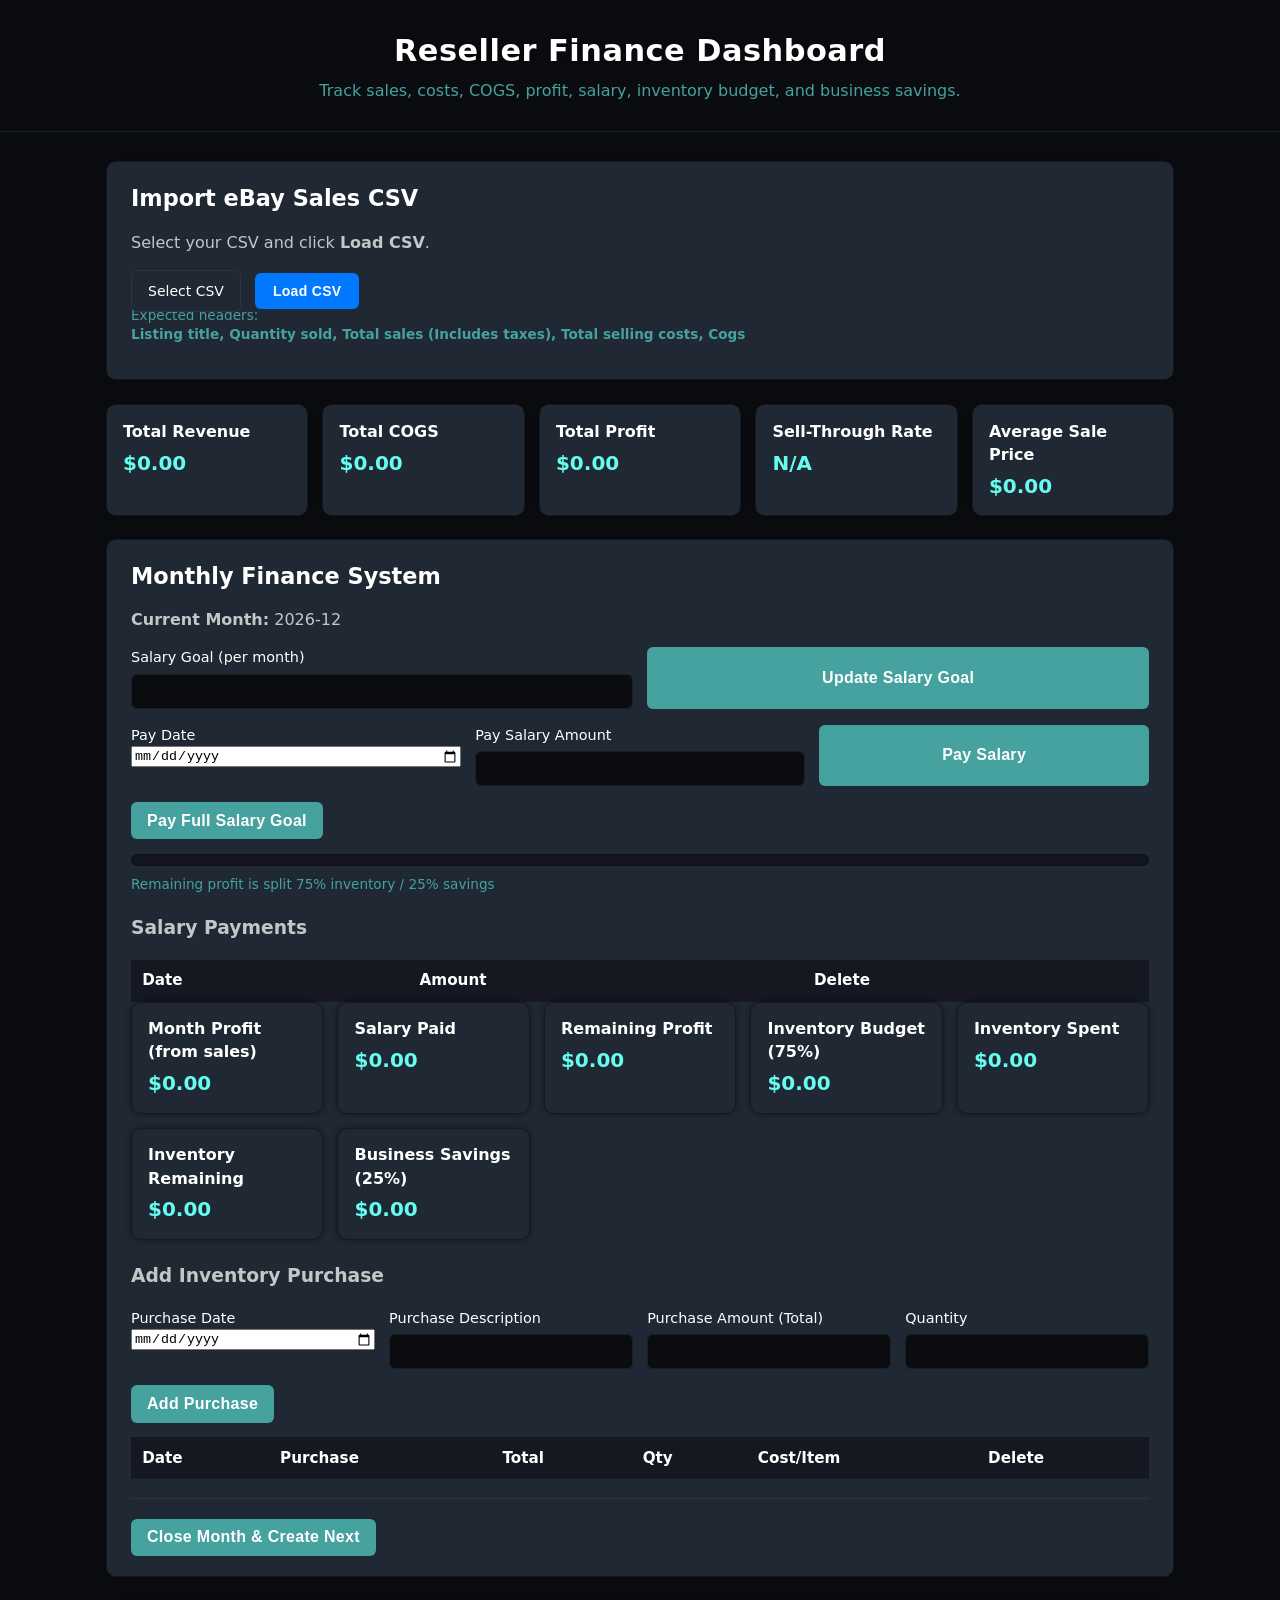
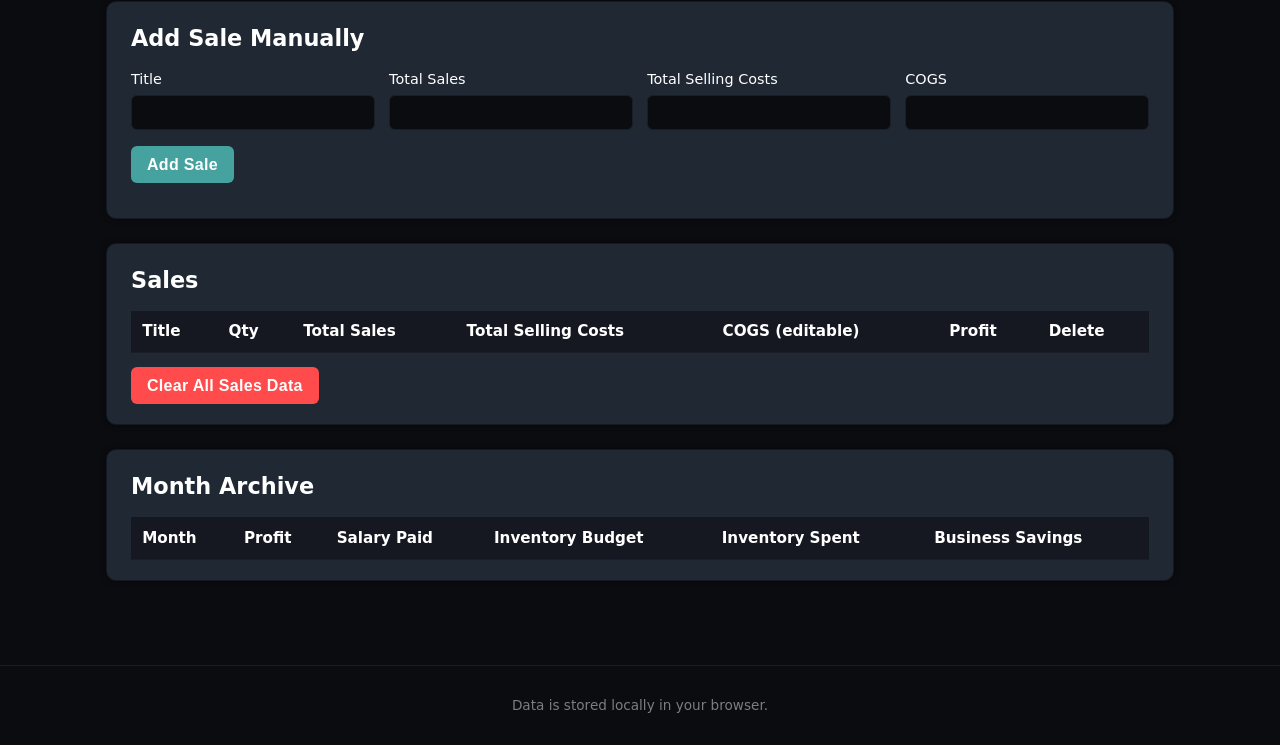
==== index.html @ 98cbbd1e "Update index.html" ====
<!DOCTYPE html>
<html lang="en">
<head>
  <meta charset="UTF-8" />
  <title>Reseller Finance Dashboard</title>
  <meta name="viewport" content="width=device-width, initial-scale=1" />
  <link rel="stylesheet" href="styles.css" />
</head>

<body>
  <header class="app-header">
    <h1>Reseller Finance Dashboard</h1>
    <p>Track sales, costs, COGS, profit, salary, inventory budget, and business savings.</p>
  </header>

  <main class="app-main">

    <!-- CSV IMPORT -->
    <section class="card">
      <h2>Import eBay Sales CSV</h2>
      <p>Select your CSV and click <strong>Load CSV</strong>.</p>

      <div class="upload-row">
        <label class="file-picker">
          <span>Select CSV</span>
          <input type="file" id="csvFileInput" accept=".csv" />
        </label>

        <button id="loadCsvBtn" type="button" class="csv-btn">Load CSV</button>
      </div>

      <p class="hint">
        Expected headers:<br>
        <strong>Listing title, Quantity sold, Total sales (Includes taxes), Total selling costs, Cogs</strong>
      </p>

      <p id="uploadStatus" class="status"></p>
    </section>

    <!-- SUMMARY -->
    <section class="summary-grid">
      <div class="summary-card"><h3>Total Revenue</h3><p id="totalRevenue">$0.00</p></div>
      <div class="summary-card"><h3>Total COGS</h3><p id="totalCogs">$0.00</p></div>
      <div class="summary-card"><h3>Total Profit</h3><p id="totalProfit">$0.00</p></div>
      <div class="summary-card"><h3>Sell-Through Rate</h3><p id="sellThroughRate">N/A</p></div>
      <div class="summary-card"><h3>Average Sale Price</h3><p id="avgSalePrice">$0.00</p></div>
    </section>

    <!-- MONTHLY SYSTEM -->
    <section class="card">
      <h2>Monthly Finance System</h2>

      <div class="month-header">
        <p><strong>Current Month:</strong> <span id="currentMonthName"></span></p>
      </div>

      <!-- SALARY GOAL -->
      <div class="form-grid">
        <label>Salary Goal (per month)
          <input type="number" id="salaryGoalInput" step="0.01" />
        </label>
        <button id="updateSalaryGoalBtn" type="button">Update Salary Goal</button>
      </div>

      <!-- PAY SALARY -->
<div class="form-grid">
  <label>Pay Date
    <input type="date" id="salaryPayDate" />
  </label>

  <label>Pay Salary Amount
    <input type="number" id="salaryPayInput" step="0.01" />
  </label>

  <button id="paySalaryBtn" type="button">Pay Salary</button>
</div>


      <button id="payFullSalaryBtn" type="button">Pay Full Salary Goal</button>
      <p id="salaryStatus" class="status"></p>

      <!-- SALARY PROGRESS BAR -->
      <div class="progress-container">
        <div id="salaryProgressBar" class="progress-bar"></div>
      </div>

      <p class="hint">Remaining profit is split 75% inventory / 25% savings</p>

      <!-- SALARY PAYMENTS LOG -->
      <h3>Salary Payments</h3>
      <div class="table-wrapper">
        <table>
          <thead>
            <tr>
              <th>Date</th>
              <th>Amount</th>
              <th>Delete</th>
            </tr>
          </thead>
          <tbody id="salaryPaymentsBody"></tbody>
        </table>
      </div>

      <!-- MONTHLY NUMBERS -->
      <div class="summary-grid">
        <div class="summary-card">
          <h3>Month Profit (from sales)</h3>
          <p id="monthProfit">$0.00</p>
        </div>
        <div class="summary-card">
          <h3>Salary Paid</h3>
          <p id="salaryPaid">$0.00</p>
        </div>
        <div class="summary-card">
          <h3>Remaining Profit</h3>
          <p id="remainingProfit">$0.00</p>
        </div>
        <div class="summary-card">
          <h3>Inventory Budget (75%)</h3>
          <p id="inventoryBudget">$0.00</p>
        </div>
        <div class="summary-card">
          <h3>Inventory Spent</h3>
          <p id="inventorySpent">$0.00</p>
        </div>
        <div class="summary-card">
          <h3>Inventory Remaining</h3>
          <p id="inventoryRemaining">$0.00</p>
        </div>
        <div class="summary-card">
          <h3>Business Savings (25%)</h3>
          <p id="businessSavings">$0.00</p>
        </div>
      </div>

   <!-- PURCHASES -->
<h3>Add Inventory Purchase</h3>

<div class="form-grid">
  <label>Purchase Date
    <input type="date" id="purchaseDate" />
  </label>

  <label>Purchase Description
    <input type="text" id="purchaseDesc" />
  </label>

  <label>Purchase Amount (Total)
    <input type="number" id="purchaseAmount" step="0.01" />
  </label>

  <label>Quantity
    <input type="number" id="purchaseQty" step="1" min="1" />
  </label>
</div>

<button id="addPurchaseBtn" type="button">Add Purchase</button>
<p id="purchaseStatus" class="status"></p>

<div class="table-wrapper">
  <table>
    <thead>
      <tr>
        <th>Date</th>
        <th>Purchase</th>
        <th>Total</th>
        <th>Qty</th>
        <th>Cost/Item</th>
        <th>Delete</th>
      </tr>
    </thead>
    <tbody id="purchaseTableBody"></tbody>
  </table>
</div>

      <hr class="section-divider">

      <!-- CLOSE MONTH -->
      <div class="table-actions">
        <button id="closeMonthBtn" type="button">Close Month & Create Next</button>
        <p id="monthStatus" class="status"></p>
      </div>
    </section>

    <!-- MANUAL SALE ENTRY -->
    <section class="card">
      <h2>Add Sale Manually</h2>

      <div class="form-grid">
        <label>Title
          <input type="text" id="manualTitle" />
        </label>

        <label>Total Sales
          <input type="number" id="manualSale" step="0.01" />
        </label>

        <label>Total Selling Costs
          <input type="number" id="manualCosts" step="0.01" />
        </label>

        <label>COGS
          <input type="number" id="manualCogs" step="0.01" />
        </label>
      </div>

      <button id="addSaleBtn" type="button">Add Sale</button>
      <p id="manualStatus" class="status"></p>
    </section>

    <!-- SALES TABLE -->
    <section class="card">
      <h2>Sales</h2>

      <div class="table-wrapper">
        <table id="salesTable">
          <thead>
            <tr>
              <th>Title</th>
              <th>Qty</th>
              <th>Total Sales</th>
              <th>Total Selling Costs</th>
              <th>COGS (editable)</th>
              <th>Profit</th>
              <th>Delete</th>
            </tr>
          </thead>
          <tbody id="salesTableBody"></tbody>
        </table>
      </div>

      <div class="table-actions">
        <button id="clearDataBtn" class="danger" type="button">Clear All Sales Data</button>
        <p id="clearStatus" class="status"></p>
      </div>
    </section>

    <!-- MONTH ARCHIVE -->
    <section class="card" id="monthArchiveSection">
      <h2>Month Archive</h2>
      <div class="table-wrapper">
        <table>
          <thead>
            <tr>
              <th>Month</th>
              <th>Profit</th>
              <th>Salary Paid</th>
              <th>Inventory Budget</th>
              <th>Inventory Spent</th>
              <th>Business Savings</th>
            </tr>
          </thead>
          <tbody id="monthArchiveBody"></tbody>
        </table>
      </div>
    </section>

  </main>

  <footer class="app-footer">
    <p>Data is stored locally in your browser.</p>
  </footer>

  <script type="module" src="app.js"></script>
</body>
</html>
---- styles.css ----
:root {
  --bg: #0b0c10;
  --bg-card: #1f2833;
  --bg-card-strong: #162028;
  --accent: #66fcf1;
  --accent-soft: #45a29e;
  --text: #c5c6c7;
  --text-strong: #ffffff;
  --danger: #ff4b4b;
  --font-main: system-ui, -apple-system, BlinkMacSystemFont, "Segoe UI", sans-serif;

  --shadow-strong: 0 0 12px rgba(102, 252, 241, 0.15);
  --shadow-soft: 0 0 6px rgba(0, 0, 0, 0.4);
}

/* RESET */
*,
*::before,
*::after {
  box-sizing: border-box;
}

body {
  margin: 0;
  padding: 0;
  font-family: var(--font-main);
  background: var(--bg);
  color: var(--text);
  line-height: 1.45;
}

/* HEADER */
.app-header {
  padding: 1.8rem 1rem;
  border-bottom: 1px solid #1b1e24;
  background: #0b0c10;
  text-align: center;
}

.app-header h1 {
  margin: 0;
  color: var(--text-strong);
  font-size: 1.9rem;
  letter-spacing: 0.5px;
  text-shadow: var(--shadow-soft);
}

.app-header p {
  margin: 0.4rem 0 0;
  color: var(--accent-soft);
  font-size: 1rem;
}

/* MAIN LAYOUT */
.app-main {
  max-width: 1100px;
  margin: 1.8rem auto;
  padding: 0 1rem 2rem;
}

/* FOOTER */
.app-footer {
  padding: 1rem;
  text-align: center;
  font-size: 0.85rem;
  border-top: 1px solid #1b1e24;
  color: #7b7d80;
}

/* CARD */
.card {
  background: var(--bg-card);
  border-radius: 10px;
  padding: 1.25rem 1.5rem;
  margin-bottom: 1.5rem;
  box-shadow: var(--shadow-soft);
  border: 1px solid #151820;
  transition: background 0.2s ease, box-shadow 0.2s ease;
  position: relative;
  z-index: 1;
}

.card:hover {
  background: var(--bg-card-strong);
  box-shadow: var(--shadow-strong);
}

.card h2 {
  margin-top: 0;
  color: var(--text-strong);
  font-size: 1.4rem;
  margin-bottom: 0.6rem;
}

/* SUMMARY GRID */
.summary-grid {
  display: grid;
  grid-template-columns: repeat(auto-fit, minmax(180px, 1fr));
  gap: 0.9rem;
  margin-bottom: 1.4rem;
}

.summary-card {
  background: var(--bg-card);
  border-radius: 10px;
  padding: 0.9rem 1rem;
  box-shadow: var(--shadow-soft);
  border: 1px solid #151820;
  transition: background 0.2s ease, box-shadow 0.2s ease;
}

.summary-card:hover {
  background: var(--bg-card-strong);
  box-shadow: var(--shadow-strong);
}

.summary-card h3 {
  margin: 0 0 0.35rem;
  font-size: 1rem;
  color: var(--text-strong);
}

.summary-card p {
  margin: 0;
  font-size: 1.25rem;
  font-weight: 700;
  color: var(--accent);
}

/* FORMS */
.form-grid {
  display: grid;
  grid-template-columns: repeat(auto-fit, minmax(160px, 1fr));
  gap: 0.9rem;
  margin: 0.9rem 0 1rem;
}

label {
  display: flex;
  flex-direction: column;
  font-size: 0.9rem;
  color: var(--text-strong);
}

input[type="text"],
input[type="number"] {
  margin-top: 0.35rem;
  padding: 0.5rem 0.6rem;
  border-radius: 6px;
  border: 1px solid #1b1e24;
  background: #0b0c10;
  color: var(--text);
  font-size: 0.95rem;
  transition: border 0.2s ease, box-shadow 0.2s ease;
}

input[type="text"]:focus,
input[type="number"]:focus {
  border-color: var(--accent);
  box-shadow: 0 0 6px rgba(102, 252, 241, 0.4);
  outline: none;
}

/* BUTTONS */
button {
  border: none;
  border-radius: 6px;
  padding: 0.6rem 1rem;
  font-size: 1rem;
  cursor: pointer;
  background: var(--accent-soft);
  color: #fff;
  font-weight: 700;
  letter-spacing: 0.3px;
  transition: background 0.2s ease, transform 0.1s ease;
  position: relative;
  z-index: 20;
}

button:hover {
  background: var(--accent);
  transform: translateY(-1px);
}

button:active {
  transform: translateY(1px);
}

button.danger {
  background: var(--danger);
}

button.danger:hover {
  background: #ff6f6f;
}

/* STATUS TEXT */
.status {
  font-size: 0.9rem;
  margin-top: 0.5rem;
  color: var(--accent);
  font-weight: 600;
}

/* TABLES */
.table-wrapper {
  overflow-x: auto;
  margin-top: 0.9rem;
}

table {
  width: 100%;
  border-collapse: collapse;
  font-size: 0.95rem;
}

thead {
  background: #151820;
}

th,
td {
  padding: 0.6rem 0.7rem;
  text-align: left;
  border-bottom: 1px solid #1b1e24;
}

th {
  color: var(--text-strong);
  font-weight: 700;
}

td {
  color: var(--text);
}

/* TABLE ACTIONS */
.table-actions {
  display: flex;
  align-items: center;
  justify-content: space-between;
  margin-top: 0.9rem;
  gap: 0.6rem;
}

/* CSV UPLOAD — FIXED CLICK ZONE */
.upload-row {
  display: flex;
  align-items: center;
  gap: 14px;
  margin-top: 12px;
  width: fit-content;
  position: relative;
  z-index: 5;
}

.file-picker {
  position: relative;
  display: inline-flex;
  align-items: center;
  justify-content: center;
  padding: 10px 16px;
  background: #1f2833;
  border: 1px solid #2b3642;
  border-radius: 6px;
  cursor: pointer;
  font-size: 14px;
  color: var(--text-strong);
  transition: background 0.2s ease, box-shadow 0.2s ease;
  width: auto;
  height: auto;
  z-index: 10;
}

.file-picker:hover {
  background: #25303b;
  box-shadow: var(--shadow-soft);
}

.file-picker input[type="file"] {
  position: absolute;
  inset: 0;
  opacity: 0;
  cursor: pointer;
  z-index: 15;
}

.csv-btn {
  padding: 10px 18px;
  background: #0078ff;
  color: white;
  border-radius: 6px;
  font-size: 14px;
  font-weight: 700;
  transition: background 0.2s ease, transform 0.1s ease;
  z-index: 20;
}

.csv-btn:hover {
  background: #005fcc;
  transform: translateY(-1px);
}

/* PROGRESS BAR */
.progress-container {
  width: 100%;
  height: 12px;
  background: #151820;
  border-radius: 6px;
  margin: 0.6rem 0 1rem;
  overflow: hidden;
  box-shadow: inset 0 0 6px rgba(0,0,0,0.4);
}

.progress-bar {
  height: 100%;
  width: 0%;
  background: linear-gradient(90deg, #45a29e, #66fcf1);
  transition: width 0.4s ease;
}

/* HINT TEXT */
.hint {
  font-size: 0.85rem;
  color: var(--accent-soft);
  margin-top: -0.4rem;
  margin-bottom: 0.8rem;
}

/* SECTION DIVIDER */
.section-divider {
  border: 0;
  border-top: 1px solid #2b3642;
  margin: 1.2rem 0;
}

/* MOBILE */
@media (max-width: 600px) {
  .app-main {
    padding: 0 0.75rem 1.5rem;
  }

  th,
  td {
    padding: 0.45rem;
  }
}
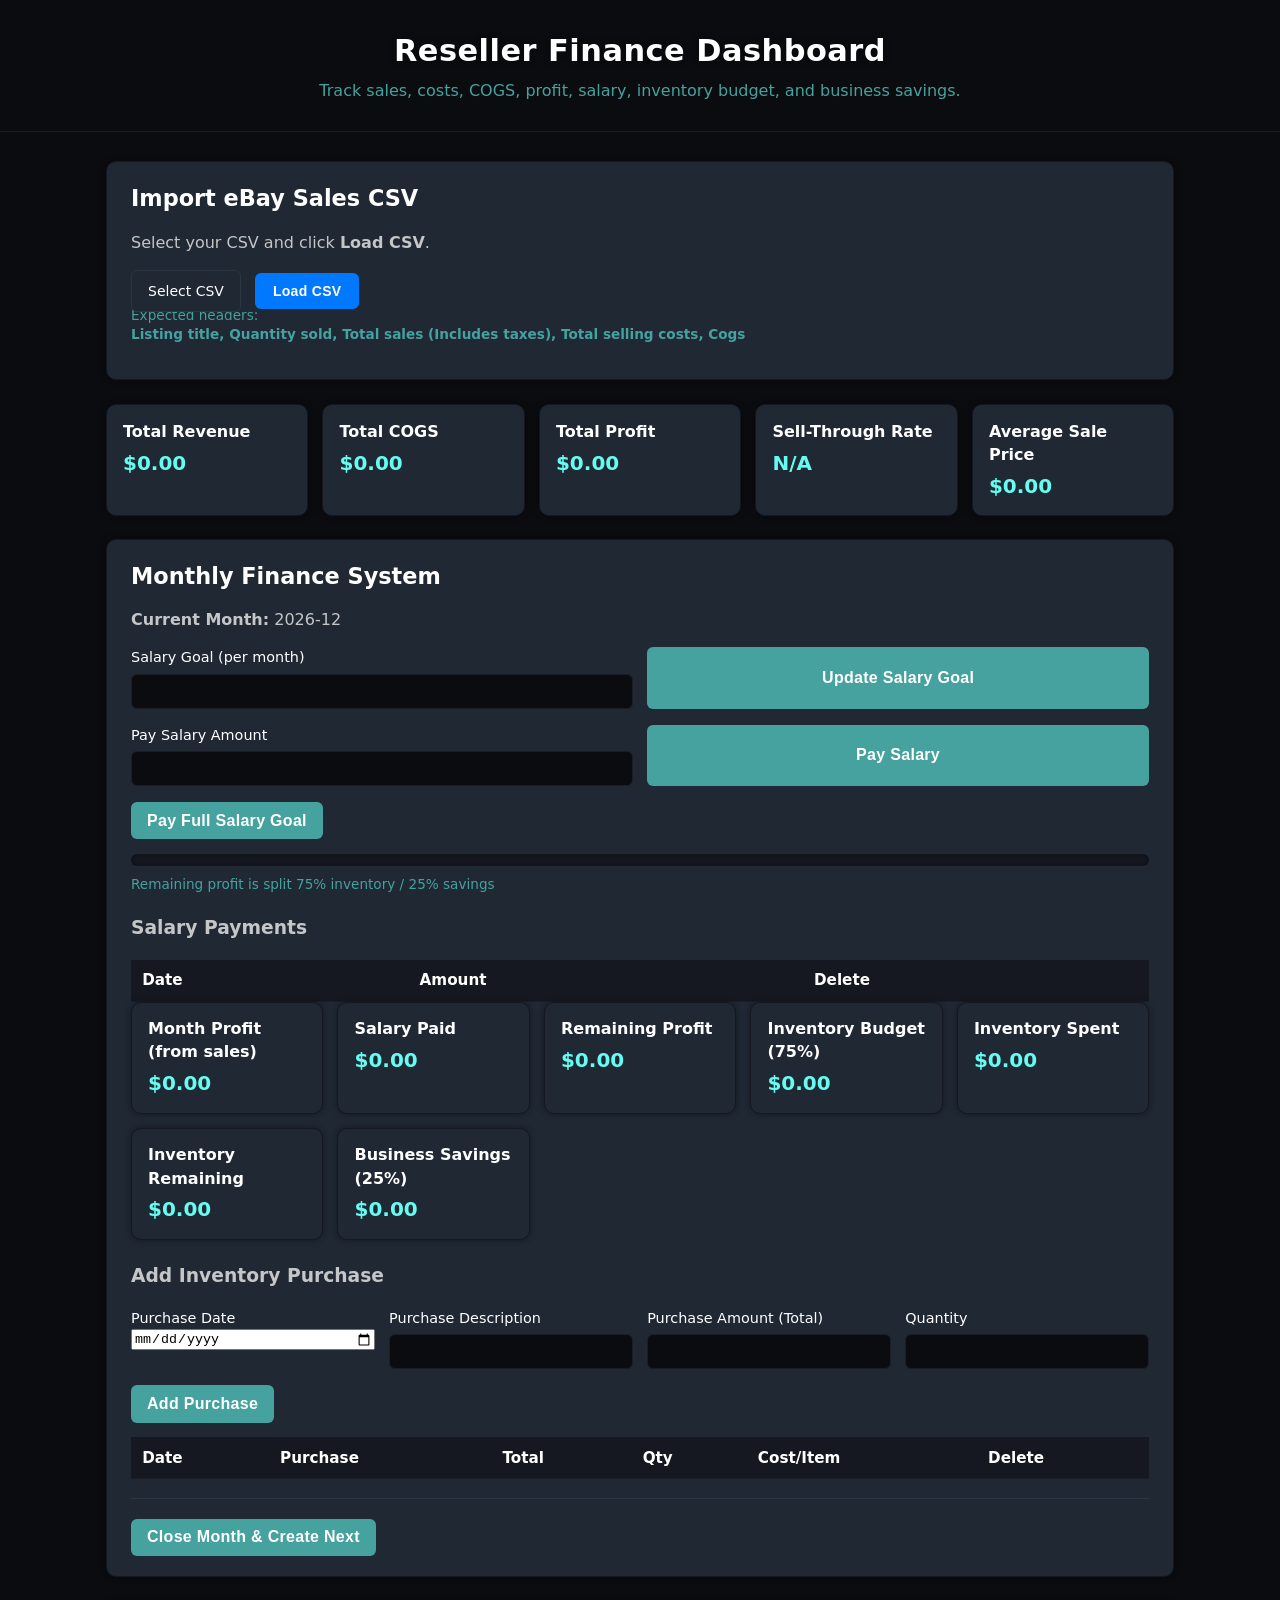
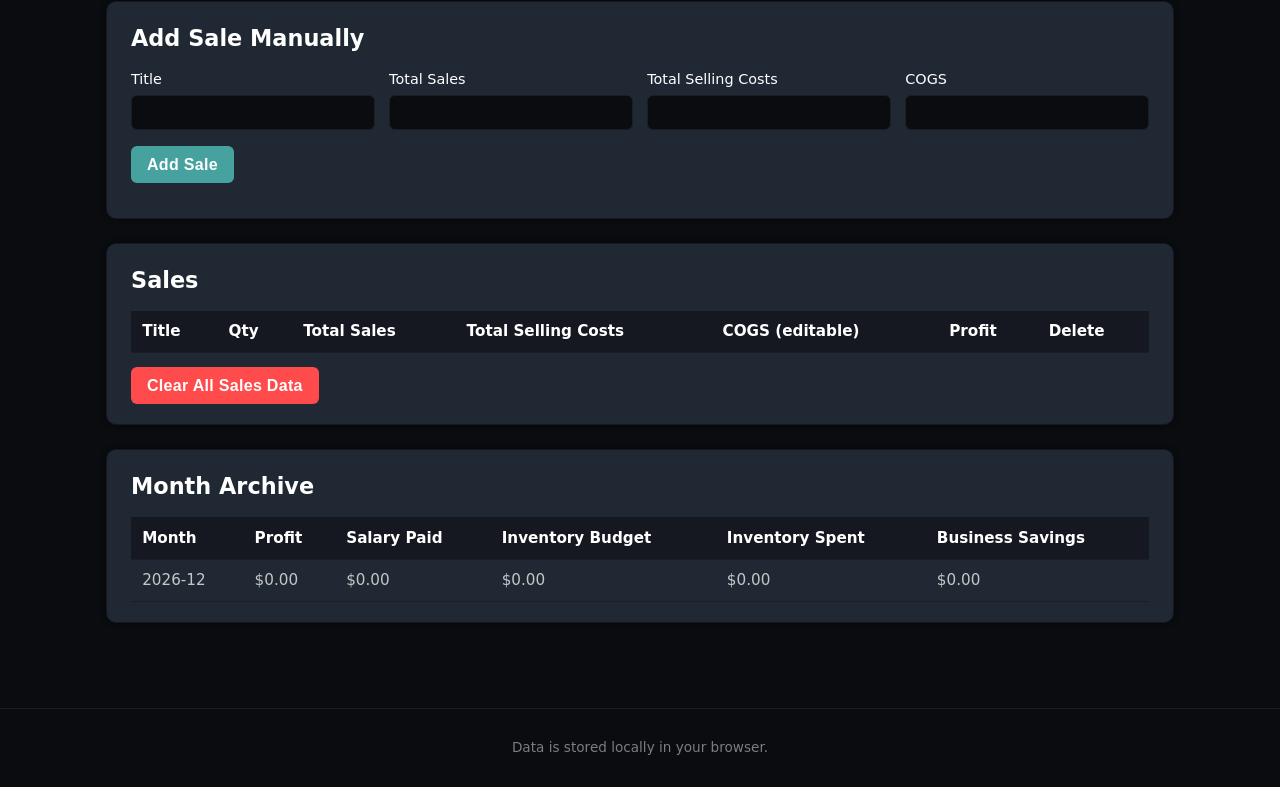
==== commit 50913d14: "Update index.html" ====
--- a/index.html
+++ b/index.html
@@ -63,18 +63,12 @@
       </div>
 
       <!-- PAY SALARY -->
-<div class="form-grid">
-  <label>Pay Date
-    <input type="date" id="salaryPayDate" />
-  </label>
-
-  <label>Pay Salary Amount
-    <input type="number" id="salaryPayInput" step="0.01" />
-  </label>
-
-  <button id="paySalaryBtn" type="button">Pay Salary</button>
-</div>
-
+      <div class="form-grid">
+        <label>Pay Salary Amount
+          <input type="number" id="salaryPayInput" step="0.01" />
+        </label>
+        <button id="paySalaryBtn" type="button">Pay Salary</button>
+      </div>
 
       <button id="payFullSalaryBtn" type="button">Pay Full Salary Goal</button>
       <p id="salaryStatus" class="status"></p>
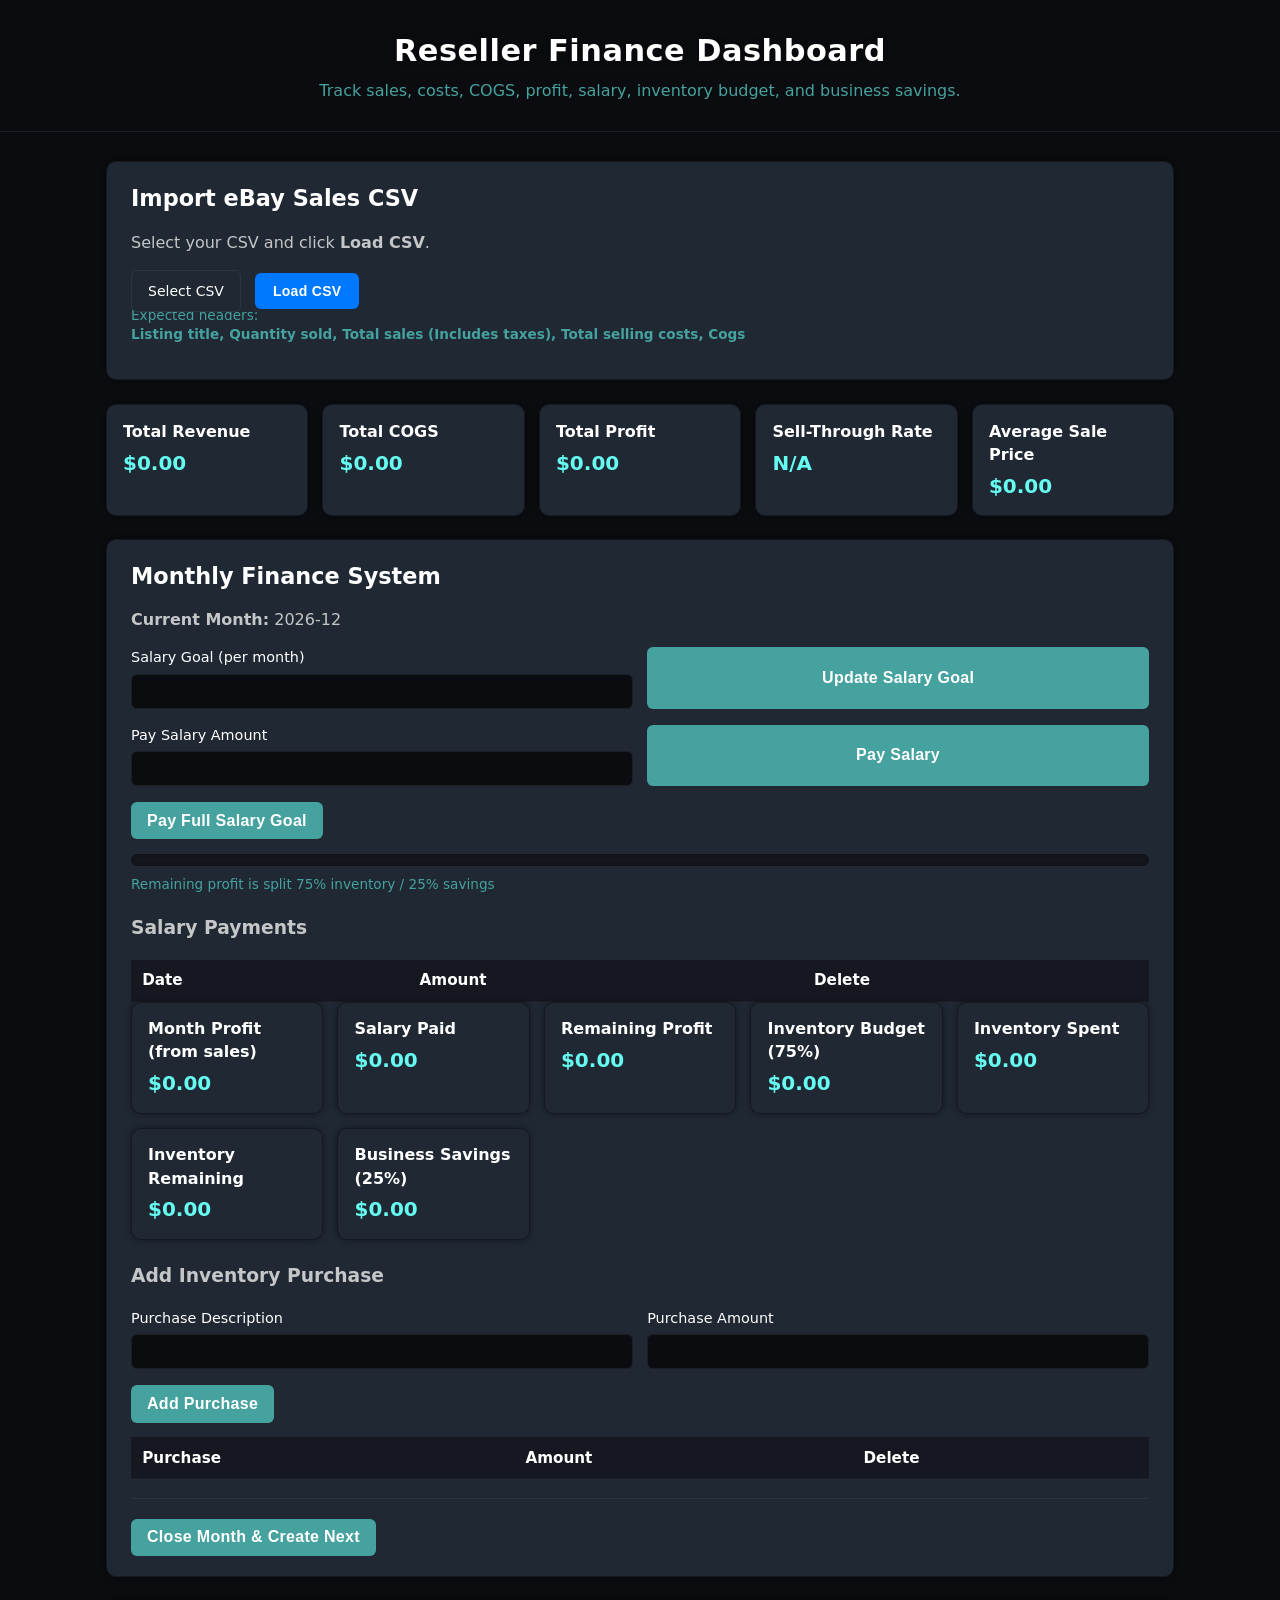
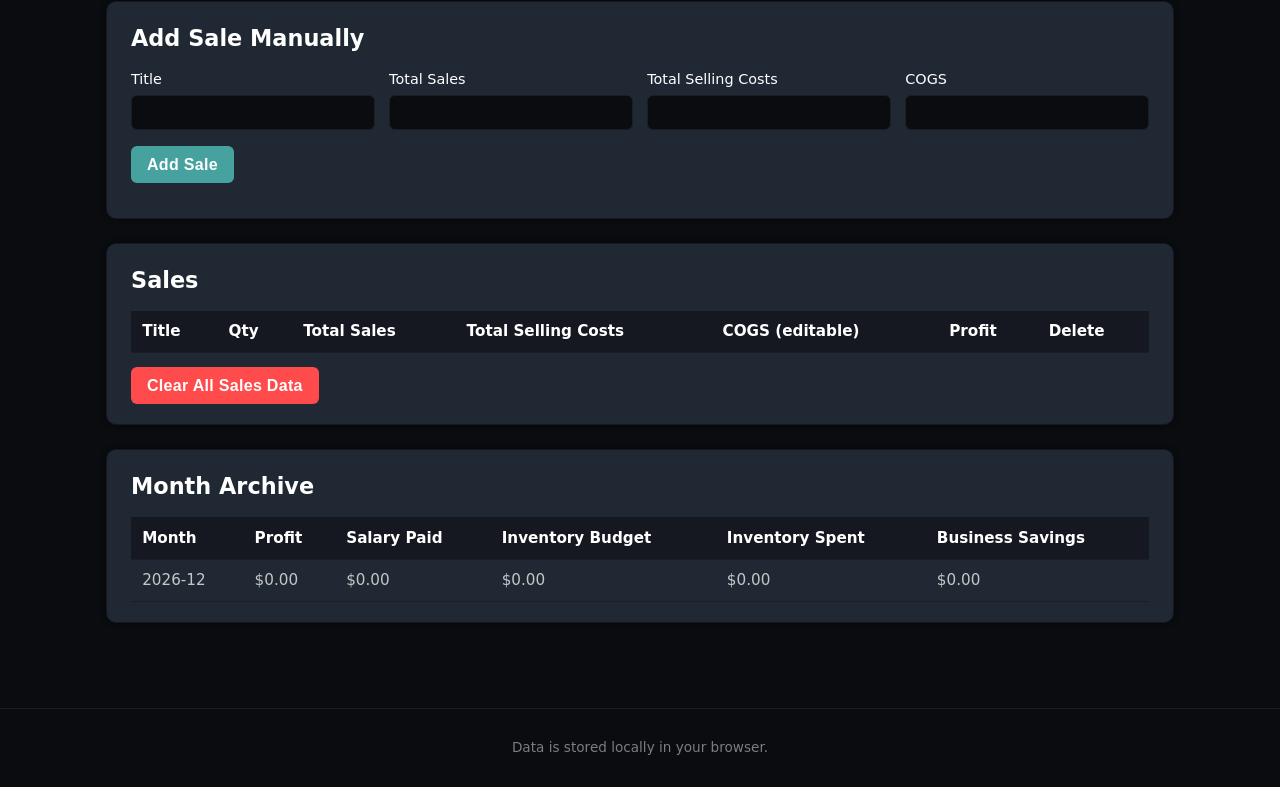
==== commit 11d2a911: "Create index.html" ====
--- a/index.html
+++ b/index.html
@@ -127,45 +127,31 @@
         </div>
       </div>
 
-   <!-- PURCHASES -->
-<h3>Add Inventory Purchase</h3>
-
-<div class="form-grid">
-  <label>Purchase Date
-    <input type="date" id="purchaseDate" />
-  </label>
-
-  <label>Purchase Description
-    <input type="text" id="purchaseDesc" />
-  </label>
-
-  <label>Purchase Amount (Total)
-    <input type="number" id="purchaseAmount" step="0.01" />
-  </label>
-
-  <label>Quantity
-    <input type="number" id="purchaseQty" step="1" min="1" />
-  </label>
-</div>
-
-<button id="addPurchaseBtn" type="button">Add Purchase</button>
-<p id="purchaseStatus" class="status"></p>
-
-<div class="table-wrapper">
-  <table>
-    <thead>
-      <tr>
-        <th>Date</th>
-        <th>Purchase</th>
-        <th>Total</th>
-        <th>Qty</th>
-        <th>Cost/Item</th>
-        <th>Delete</th>
-      </tr>
-    </thead>
-    <tbody id="purchaseTableBody"></tbody>
-  </table>
-</div>
+      <!-- PURCHASES -->
+      <h3>Add Inventory Purchase</h3>
+      <div class="form-grid">
+        <label>Purchase Description
+          <input type="text" id="purchaseDesc" />
+        </label>
+        <label>Purchase Amount
+          <input type="number" id="purchaseAmount" step="0.01" />
+        </label>
+      </div>
+      <button id="addPurchaseBtn" type="button">Add Purchase</button>
+      <p id="purchaseStatus" class="status"></p>
+
+      <div class="table-wrapper">
+        <table>
+          <thead>
+            <tr>
+              <th>Purchase</th>
+              <th>Amount</th>
+              <th>Delete</th>
+            </tr>
+          </thead>
+          <tbody id="purchaseTableBody"></tbody>
+        </table>
+      </div>
 
       <hr class="section-divider">
 
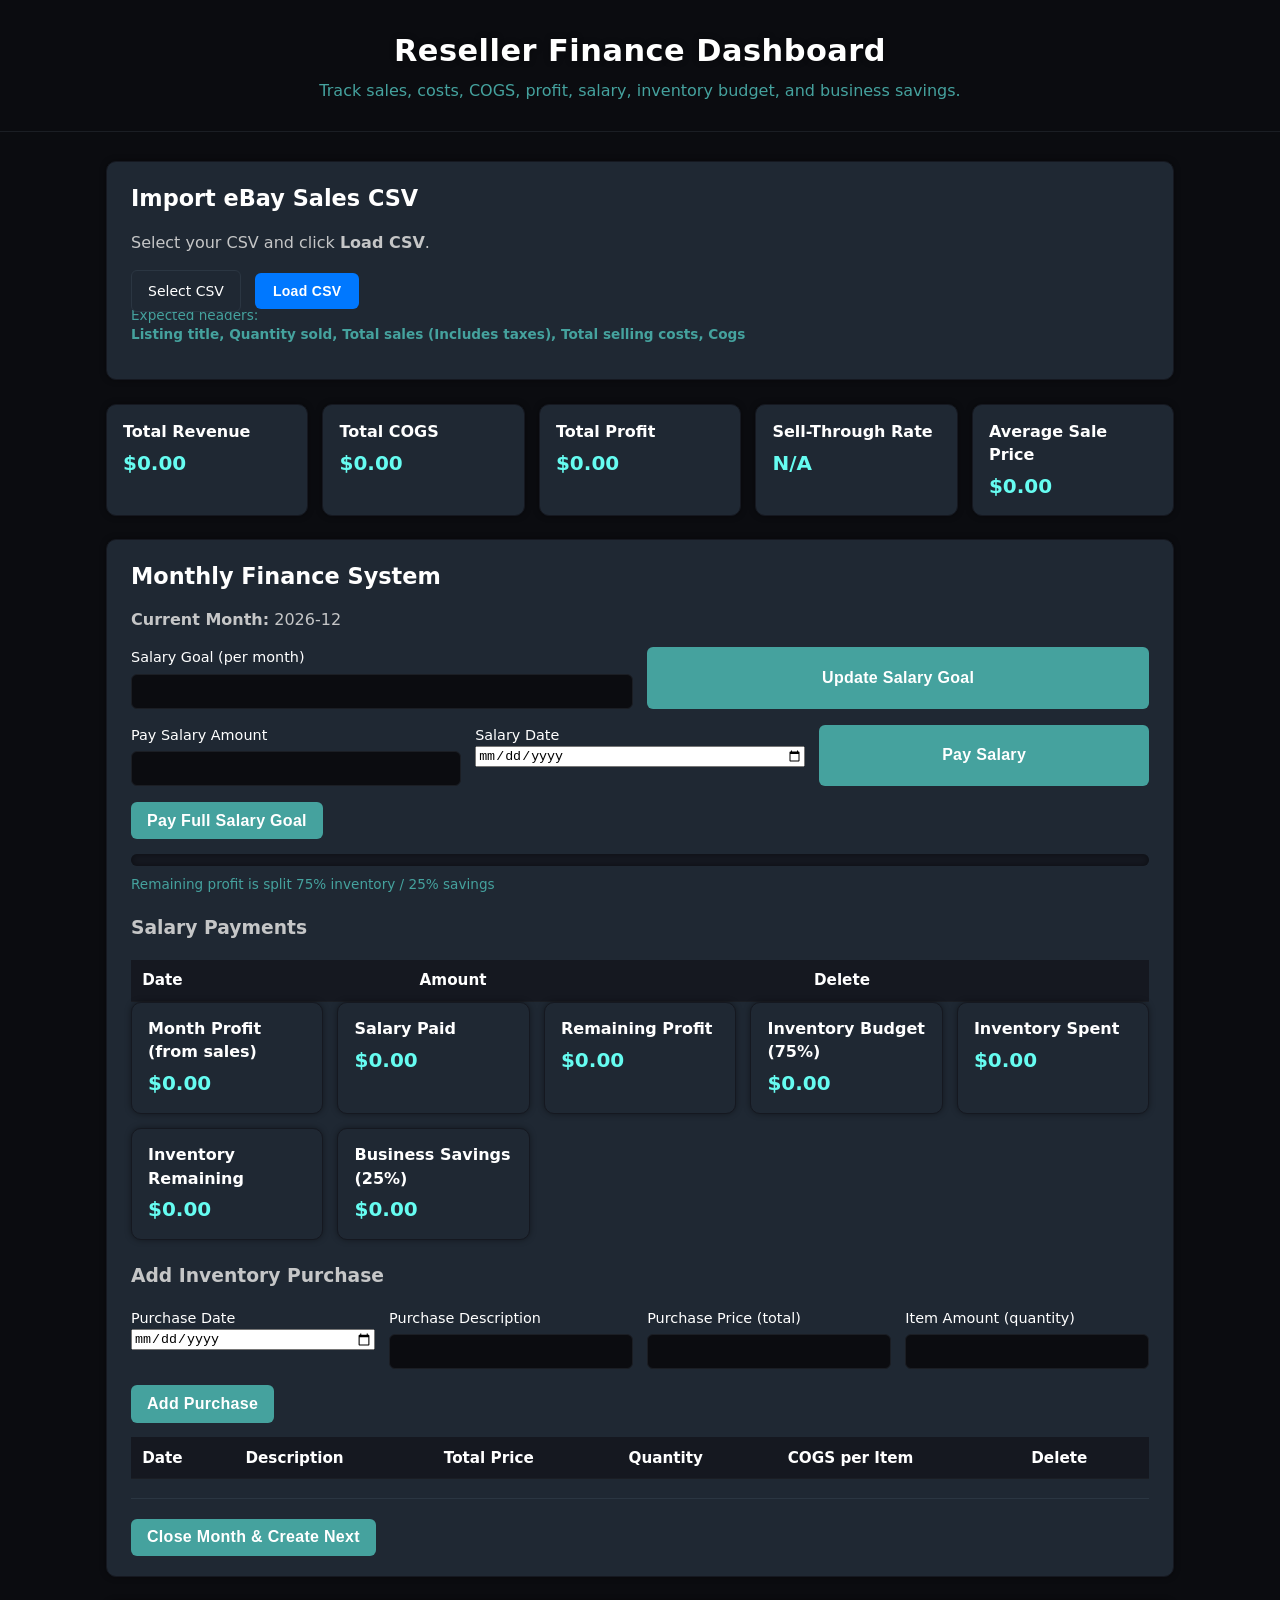
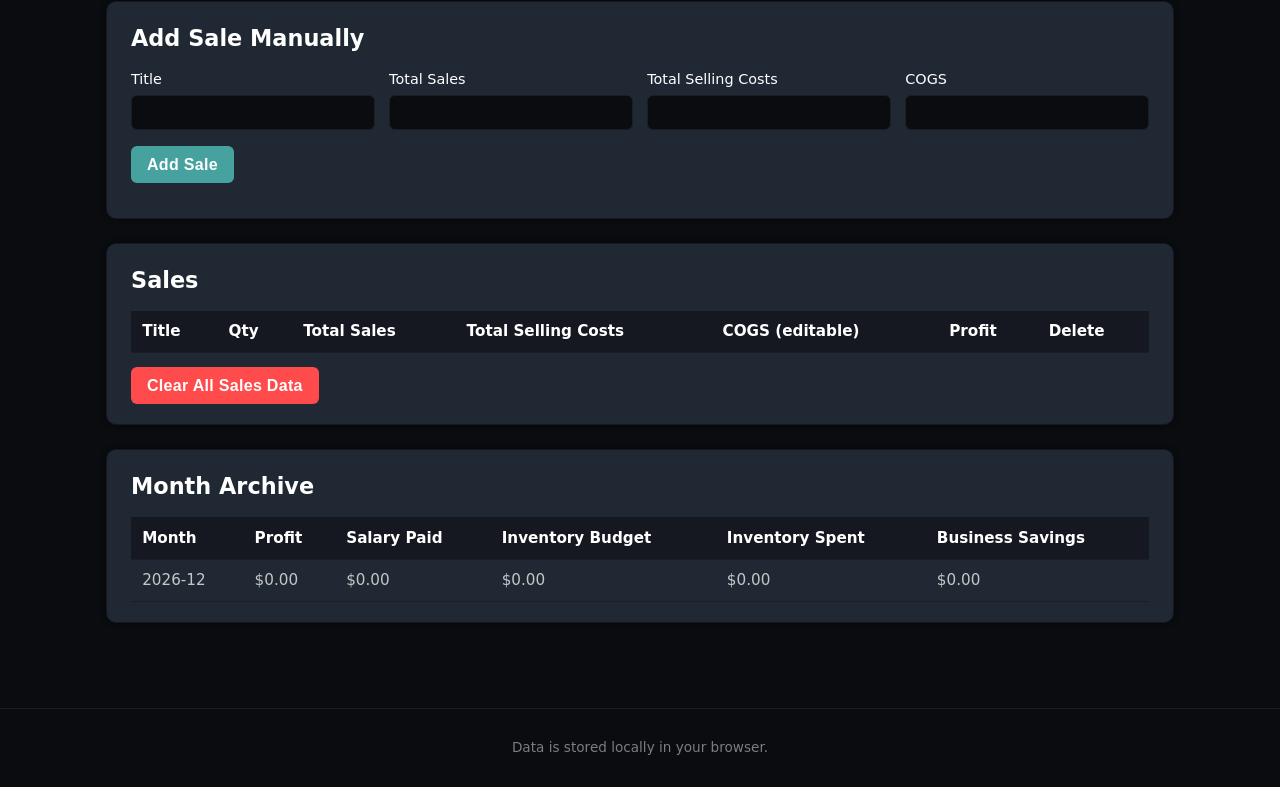
==== commit 894c1db6: "Update index.html" ====
--- a/index.html
+++ b/index.html
@@ -67,6 +67,9 @@
         <label>Pay Salary Amount
           <input type="number" id="salaryPayInput" step="0.01" />
         </label>
+        <label>Salary Date
+          <input type="date" id="salaryDateInput" />
+        </label>
         <button id="paySalaryBtn" type="button">Pay Salary</button>
       </div>
 
@@ -130,11 +133,17 @@
       <!-- PURCHASES -->
       <h3>Add Inventory Purchase</h3>
       <div class="form-grid">
+        <label>Purchase Date
+          <input type="date" id="purchaseDate" />
+        </label>
         <label>Purchase Description
           <input type="text" id="purchaseDesc" />
         </label>
-        <label>Purchase Amount
-          <input type="number" id="purchaseAmount" step="0.01" />
+        <label>Purchase Price (total)
+          <input type="number" id="purchasePrice" step="0.01" />
+        </label>
+        <label>Item Amount (quantity)
+          <input type="number" id="purchaseQty" step="1" />
         </label>
       </div>
       <button id="addPurchaseBtn" type="button">Add Purchase</button>
@@ -144,8 +153,11 @@
         <table>
           <thead>
             <tr>
-              <th>Purchase</th>
-              <th>Amount</th>
+              <th>Date</th>
+              <th>Description</th>
+              <th>Total Price</th>
+              <th>Quantity</th>
+              <th>COGS per Item</th>
               <th>Delete</th>
             </tr>
           </thead>
@@ -241,6 +253,6 @@
     <p>Data is stored locally in your browser.</p>
   </footer>
 
-  <script type="module" src="app.js"></script>
+  <script type="module" src="app.js?v=2"></script>
 </body>
 </html>
